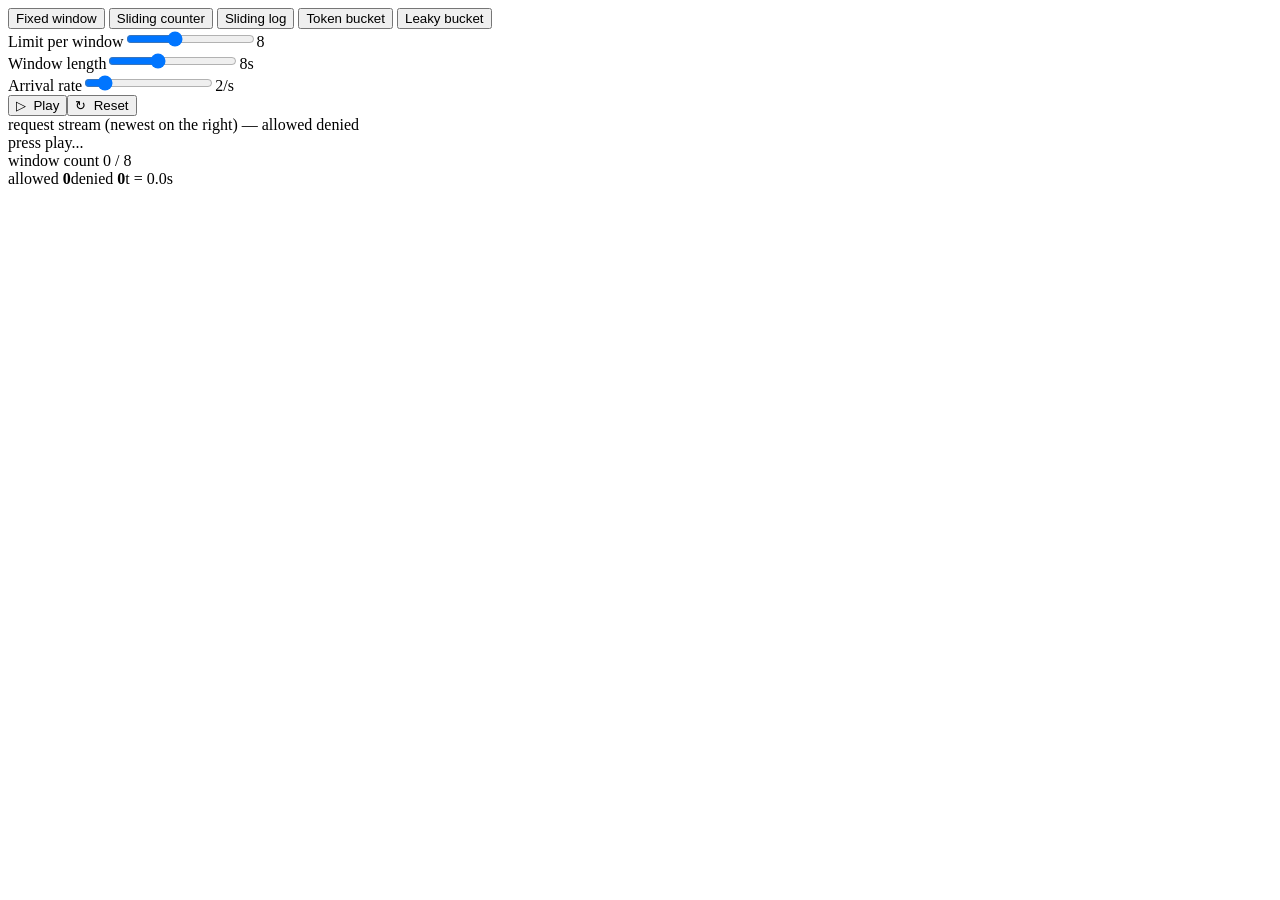
==== rate-limiter/index.html @ a3194a33 "Add rate limiter simulator page" ====
<!doctype html>
<html lang="en">
<head>
  <meta charset="utf-8" />
  <meta name="viewport" content="width=device-width, initial-scale=1" />
  <title>Rate Limiter Simulator</title>
  <link rel="stylesheet" href="./style.css" />
  <script src="./script.js" defer></script>
</head>
<body>
  <div class="simulator">
    <div class="tabs">
      <button class="tab active" data-algorithm="fixed">Fixed window</button>
      <button class="tab" data-algorithm="sliding">Sliding counter</button>
      <button class="tab" data-algorithm="log">Sliding log</button>
      <button class="tab" data-algorithm="token">Token bucket</button>
      <button class="tab" data-algorithm="leaky">Leaky bucket</button>
    </div>

    <div class="control"><label>Limit per window</label><input id="limit" type="range" min="1" max="20" value="8"><span id="limitValue">8</span></div>
    <div class="control"><label>Window length</label><input id="window" type="range" min="1" max="20" value="8"><span id="windowValue">8s</span></div>
    <div class="control"><label>Arrival rate</label><input id="rate" type="range" min="1" max="10" value="2"><span id="rateValue">2/s</span></div>

    <div class="actions"><button id="playButton">▷&nbsp; Play</button><button id="resetButton">↻&nbsp; Reset</button></div>

    <div class="stream-title">request stream (newest on the right) — <span class="legend allowed-dot"></span> allowed <span class="legend denied-dot"></span> denied</div>
    <div id="stream" class="stream"><span class="placeholder">press play...</span></div>

    <div id="metricLabel" class="metric-label">window count 0 / 8</div>
    <div class="progress"><div id="progressBar"></div></div>

    <div class="stats"><span>allowed <strong id="allowed">0</strong></span><span>denied <strong id="denied">0</strong></span><span>t = <span id="time">0.0</span>s</span></div>
  </div>
</body>
</html>
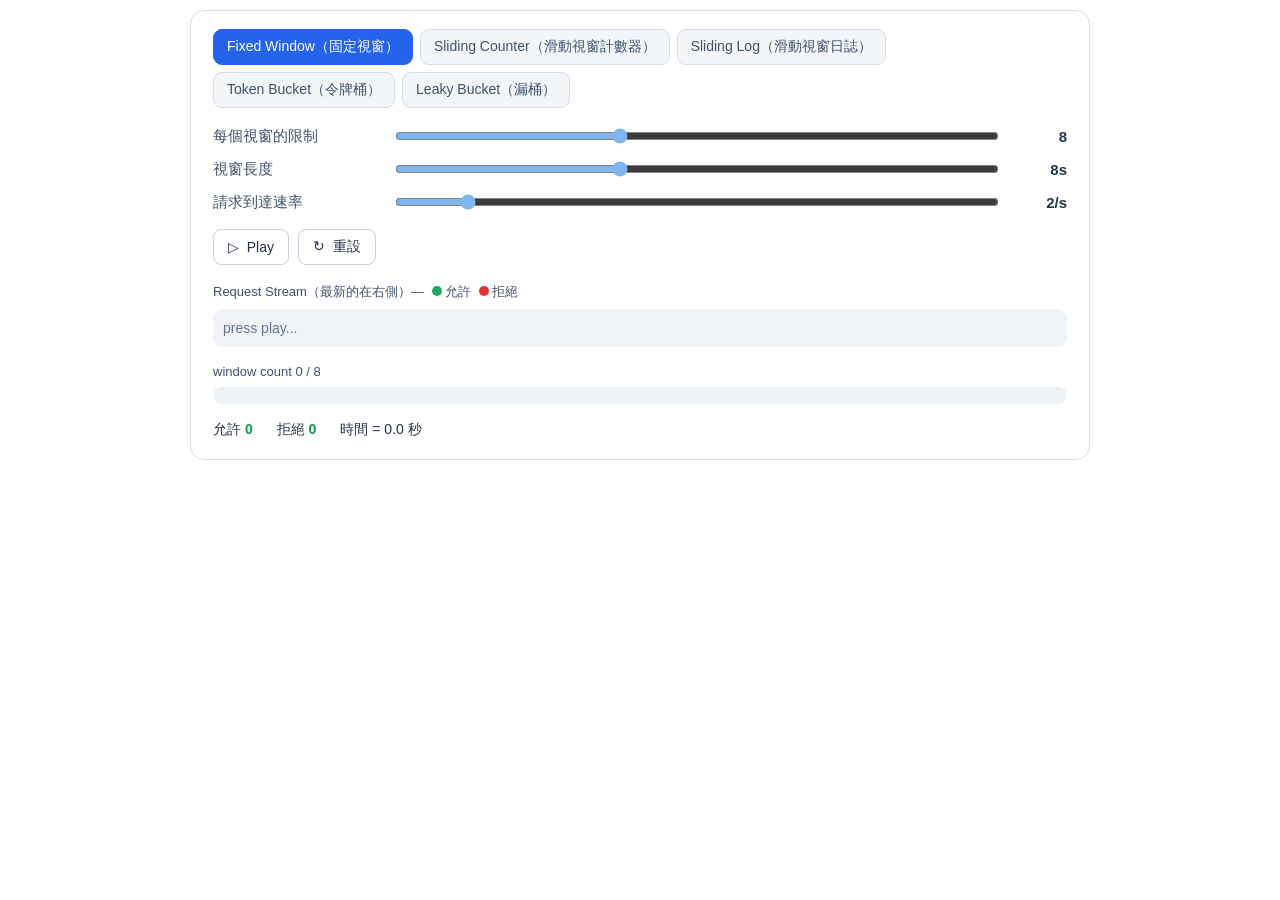
==== commit eff1f06f: "Localize rate limiter simulator to zh-TW" ====
--- a/rate-limiter/index.html
+++ b/rate-limiter/index.html
@@ -1,35 +1,35 @@
 <!doctype html>
-<html lang="en">
+<html lang="zh-Hant-TW">
 <head>
   <meta charset="utf-8" />
   <meta name="viewport" content="width=device-width, initial-scale=1" />
-  <title>Rate Limiter Simulator</title>
+  <title>Rate Limiter 模擬器</title>
   <link rel="stylesheet" href="./style.css" />
   <script src="./script.js" defer></script>
 </head>
 <body>
   <div class="simulator">
     <div class="tabs">
-      <button class="tab active" data-algorithm="fixed">Fixed window</button>
-      <button class="tab" data-algorithm="sliding">Sliding counter</button>
-      <button class="tab" data-algorithm="log">Sliding log</button>
-      <button class="tab" data-algorithm="token">Token bucket</button>
-      <button class="tab" data-algorithm="leaky">Leaky bucket</button>
+      <button class="tab active" data-algorithm="fixed">Fixed Window（固定視窗）</button>
+      <button class="tab" data-algorithm="sliding">Sliding Counter（滑動視窗計數器）</button>
+      <button class="tab" data-algorithm="log">Sliding Log（滑動視窗日誌）</button>
+      <button class="tab" data-algorithm="token">Token Bucket（令牌桶）</button>
+      <button class="tab" data-algorithm="leaky">Leaky Bucket（漏桶）</button>
     </div>
 
-    <div class="control"><label>Limit per window</label><input id="limit" type="range" min="1" max="20" value="8"><span id="limitValue">8</span></div>
-    <div class="control"><label>Window length</label><input id="window" type="range" min="1" max="20" value="8"><span id="windowValue">8s</span></div>
-    <div class="control"><label>Arrival rate</label><input id="rate" type="range" min="1" max="10" value="2"><span id="rateValue">2/s</span></div>
+    <div class="control"><label>每個視窗的限制</label><input id="limit" type="range" min="1" max="20" value="8"><span id="limitValue">8</span></div>
+    <div class="control"><label>視窗長度</label><input id="window" type="range" min="1" max="20" value="8"><span id="windowValue">8 秒</span></div>
+    <div class="control"><label>請求到達速率</label><input id="rate" type="range" min="1" max="10" value="2"><span id="rateValue">2 次/秒</span></div>
 
-    <div class="actions"><button id="playButton">▷&nbsp; Play</button><button id="resetButton">↻&nbsp; Reset</button></div>
+    <div class="actions"><button id="playButton">▷&nbsp; 播放</button><button id="resetButton">↻&nbsp; 重設</button></div>
 
-    <div class="stream-title">request stream (newest on the right) — <span class="legend allowed-dot"></span> allowed <span class="legend denied-dot"></span> denied</div>
-    <div id="stream" class="stream"><span class="placeholder">press play...</span></div>
+    <div class="stream-title">Request Stream（最新的在右側）— <span class="legend allowed-dot"></span> 允許 <span class="legend denied-dot"></span> 拒絕</div>
+    <div id="stream" class="stream"><span class="placeholder">按下播放開始模擬...</span></div>
 
-    <div id="metricLabel" class="metric-label">window count 0 / 8</div>
+    <div id="metricLabel" class="metric-label">視窗計數 0 / 8</div>
     <div class="progress"><div id="progressBar"></div></div>
 
-    <div class="stats"><span>allowed <strong id="allowed">0</strong></span><span>denied <strong id="denied">0</strong></span><span>t = <span id="time">0.0</span>s</span></div>
+    <div class="stats"><span>允許 <strong id="allowed">0</strong></span><span>拒絕 <strong id="denied">0</strong></span><span>時間 = <span id="time">0.0</span> 秒</span></div>
   </div>
 </body>
 </html>
--- a/rate-limiter/style.css
+++ b/rate-limiter/style.css
@@ -0,0 +1,114 @@
+html,
+body {
+  margin: 0;
+  padding: 0;
+  background: #ffffff !important;
+  color: #1f2937;
+  font-family: Inter, -apple-system, BlinkMacSystemFont, "Segoe UI", Roboto, Helvetica, Arial, sans-serif;
+  color-scheme: light;
+}
+
+* { box-sizing: border-box; }
+body { padding: 10px; }
+
+.simulator {
+  width: 100%;
+  max-width: 900px;
+  margin: 0 auto;
+  padding: 18px 22px 20px;
+  background: #ffffff;
+  border: 1px solid #d9dee7;
+  border-radius: 14px;
+}
+
+.tabs {
+  display: flex;
+  gap: 7px;
+  margin-bottom: 18px;
+  flex-wrap: wrap;
+}
+
+.tab {
+  border: 1px solid #d6dde8;
+  border-radius: 9px;
+  padding: 8px 13px;
+  background: #f3f6f9;
+  color: #40516c;
+  font-size: 14px;
+  cursor: pointer;
+  transition: 0.15s;
+}
+
+.tab:hover { background: #e8edf4; }
+.tab.active { background: #2563eb; color: white; border-color: #2563eb; }
+
+.control {
+  display: grid;
+  grid-template-columns: 170px minmax(150px, 1fr) 60px;
+  align-items: center;
+  gap: 10px;
+  margin: 13px 0;
+}
+
+.control label { font-size: 15px; color: #40516c; }
+.control span { text-align: right; font-size: 15px; font-weight: 600; color: #24324a; }
+input[type="range"] { width: 100%; accent-color: #7eb6ed; cursor: pointer; }
+
+.actions {
+  display: flex;
+  gap: 9px;
+  margin-top: 17px;
+  margin-bottom: 18px;
+}
+
+.actions button {
+  background: white;
+  border: 1px solid #c8d0dc;
+  border-radius: 8px;
+  padding: 8px 14px;
+  color: #253047;
+  font-size: 14px;
+  cursor: pointer;
+}
+
+.actions button:hover { background: #f5f7fa; }
+
+.stream-title { margin: 10px 0 8px; font-size: 13px; color: #40516c; }
+.legend { display: inline-block; width: 10px; height: 10px; border-radius: 50%; margin-left: 4px; }
+.allowed-dot { background: #22a865; }
+.denied-dot { background: #e23333; }
+
+.stream {
+  min-height: 38px;
+  display: flex;
+  align-items: center;
+  overflow: hidden;
+  padding: 7px 10px;
+  background: #f0f4f8;
+  border-radius: 9px;
+}
+
+.placeholder { color: #64748b; font-size: 14px; }
+.request-dot { width: 10px; height: 10px; min-width: 10px; border-radius: 50%; margin-right: 4px; animation: pop 0.15s ease-out; }
+.request-dot.allowed { background: #7acda4; }
+.request-dot.denied { background: #df3b3b; }
+
+@keyframes pop {
+  from { transform: scale(0.5); }
+  to { transform: scale(1); }
+}
+
+.metric-label { margin-top: 17px; margin-bottom: 8px; font-size: 13px; color: #40516c; }
+.progress { height: 17px; overflow: hidden; border-radius: 999px; background: #edf2f7; }
+#progressBar { width: 0%; height: 100%; border-radius: 999px; background: #6eb5e9; transition: width 0.15s ease; }
+#progressBar.full { background: #e52626; }
+
+.stats { display: flex; gap: 24px; margin-top: 17px; font-size: 14px; color: #253047; }
+.stats strong { color: #129654; }
+
+@media (max-width: 600px) {
+  .control { grid-template-columns: 120px 1fr 45px; }
+  .tabs { gap: 5px; }
+  .tab { font-size: 12px; padding: 7px 9px; }
+  .stats { gap: 12px; }
+}
